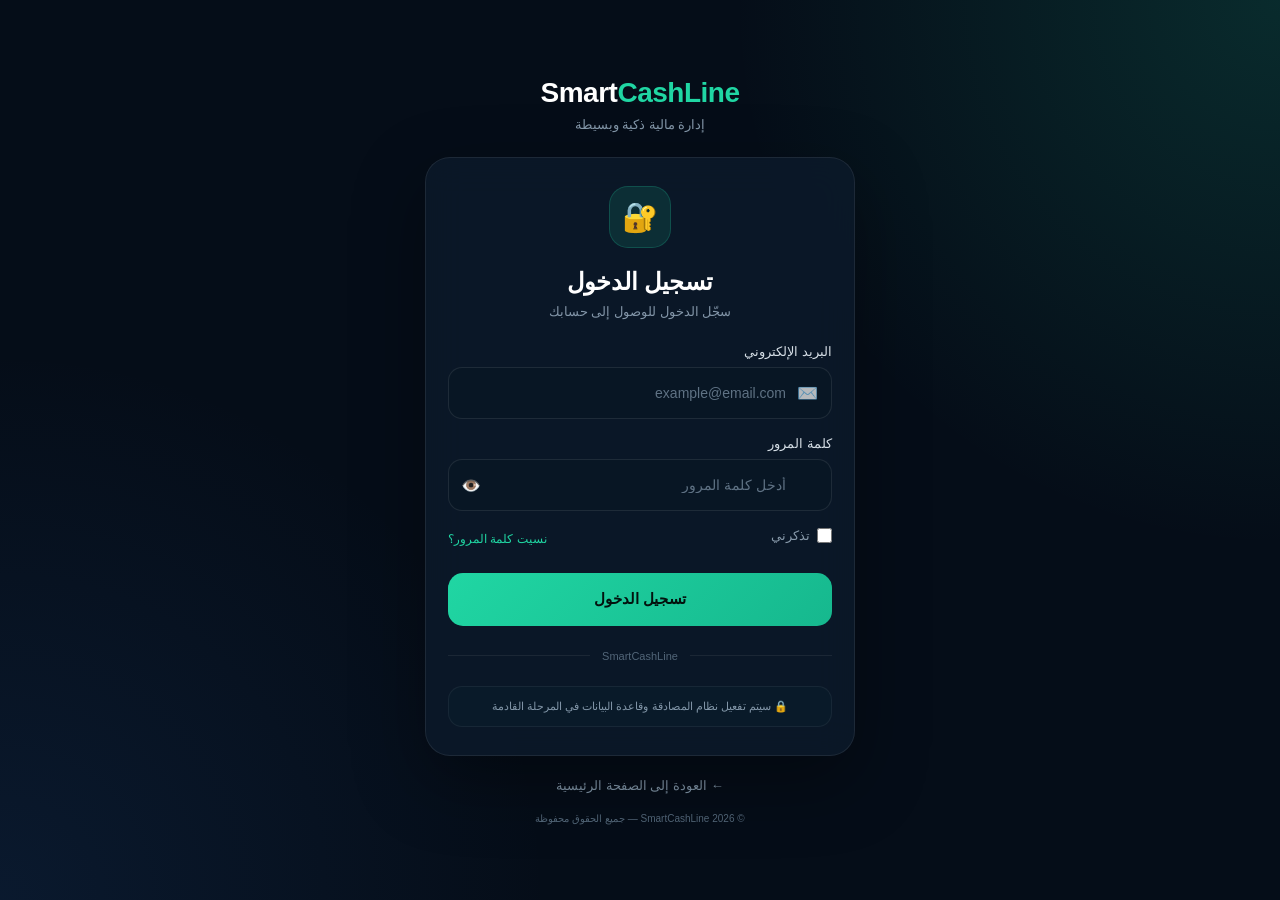
==== templates/templates/login.html @ ddd851f7 "Create templates/login.html" ====
<!DOCTYPE html>
<html lang="ar" dir="rtl">
<head>
    <meta charset="UTF-8">
    <meta name="viewport" content="width=device-width, initial-scale=1.0">

    <title>SmartCashLine | تسجيل الدخول</title>

    <style>
        * {
            box-sizing: border-box;
            margin: 0;
            padding: 0;
        }

        body {
            min-height: 100vh;
            font-family: Arial, sans-serif;
            background:
                radial-gradient(circle at top right, rgba(32,214,163,.15), transparent 35%),
                radial-gradient(circle at bottom left, rgba(40,100,180,.14), transparent 35%),
                #050d18;
            color: #fff;
            display: flex;
            align-items: center;
            justify-content: center;
            padding: 20px;
        }

        .login-wrapper {
            width: 100%;
            max-width: 430px;
        }

        .brand {
            text-align: center;
            margin-bottom: 25px;
        }

        .logo {
            font-size: 28px;
            font-weight: 800;
            letter-spacing: -.5px;
        }

        .logo span {
            color: #20d6a3;
        }

        .brand p {
            color: #8498aa;
            font-size: 13px;
            margin-top: 8px;
        }

        .login-card {
            background: rgba(12, 26, 42, .88);
            border: 1px solid rgba(255,255,255,.08);
            border-radius: 25px;
            padding: 28px 22px;
            box-shadow: 0 25px 70px rgba(0,0,0,.35);
            backdrop-filter: blur(18px);
        }

        .icon {
            width: 62px;
            height: 62px;
            margin: 0 auto 20px;
            border-radius: 19px;
            background: rgba(32,214,163,.12);
            border: 1px solid rgba(32,214,163,.2);
            display: flex;
            align-items: center;
            justify-content: center;
            font-size: 29px;
        }

        h1 {
            text-align: center;
            font-size: 24px;
            margin-bottom: 8px;
        }

        .subtitle {
            text-align: center;
            color: #8295a8;
            font-size: 13px;
            margin-bottom: 25px;
        }

        .field {
            margin-bottom: 17px;
        }

        label {
            display: block;
            margin-bottom: 8px;
            font-size: 13px;
            color: #d5dee6;
        }

        .input-wrapper {
            position: relative;
        }

        .input-icon {
            position: absolute;
            right: 14px;
            top: 50%;
            transform: translateY(-50%);
            font-size: 17px;
            opacity: .7;
        }

        input {
            width: 100%;
            height: 52px;
            padding: 0 45px 0 14px;
            border: 1px solid rgba(255,255,255,.09);
            border-radius: 14px;
            outline: none;
            background: #081624;
            color: #fff;
            font-size: 14px;
            transition: .2s;
        }

        input::placeholder {
            color: #5f7284;
        }

        input:focus {
            border-color: #20d6a3;
            box-shadow: 0 0 0 3px rgba(32,214,163,.08);
        }

        .password-wrapper input {
            padding-left: 48px;
        }

        .show-password {
            position: absolute;
            left: 13px;
            top: 50%;
            transform: translateY(-50%);
            border: 0;
            background: transparent;
            color: #8093a5;
            cursor: pointer;
            font-size: 16px;
        }

        .options {
            display: flex;
            justify-content: space-between;
            align-items: center;
            margin: 4px 0 22px;
            font-size: 12px;
        }

        .remember {
            display: flex;
            align-items: center;
            gap: 7px;
            color: #8799aa;
        }

        .remember input {
            width: 15px;
            height: 15px;
            accent-color: #20d6a3;
        }

        .forgot {
            color: #20d6a3;
            text-decoration: none;
        }

        .login-btn {
            width: 100%;
            height: 53px;
            border: none;
            border-radius: 15px;
            background: linear-gradient(135deg, #20d6a3, #16b88e);
            color: #03120e;
            font-size: 15px;
            font-weight: 800;
            cursor: pointer;
            transition: .2s;
        }

        .login-btn:hover {
            transform: translateY(-1px);
            box-shadow: 0 10px 25px rgba(32,214,163,.18);
        }

        .login-btn:active {
            transform: scale(.99);
        }

        .divider {
            display: flex;
            align-items: center;
            gap: 12px;
            color: #526679;
            font-size: 11px;
            margin: 24px 0;
        }

        .divider::before,
        .divider::after {
            content: "";
            flex: 1;
            height: 1px;
            background: rgba(255,255,255,.07);
        }

        .demo {
            background: #091a29;
            border: 1px solid rgba(255,255,255,.06);
            border-radius: 14px;
            padding: 13px;
            text-align: center;
            color: #8397a9;
            font-size: 11px;
        }

        .demo strong {
            color: #20d6a3;
        }

        .back {
            display: block;
            text-align: center;
            margin-top: 22px;
            color: #8195a7;
            text-decoration: none;
            font-size: 13px;
        }

        .back:hover {
            color: #20d6a3;
        }

        .footer {
            text-align: center;
            color: #536779;
            font-size: 10px;
            margin-top: 20px;
        }

        @media (max-width: 360px) {
            .login-card {
                padding: 23px 17px;
            }

            .logo {
                font-size: 24px;
            }
        }
    </style>
</head>

<body>

<div class="login-wrapper">

    <div class="brand">
        <div class="logo">
            Smart<span>CashLine</span>
        </div>
        <p>إدارة مالية ذكية وبسيطة</p>
    </div>

    <div class="login-card">

        <div class="icon">🔐</div>

        <h1>تسجيل الدخول</h1>

        <p class="subtitle">
            سجّل الدخول للوصول إلى حسابك
        </p>

        <form onsubmit="login(event)">

            <div class="field">
                <label for="email">البريد الإلكتروني</label>

                <div class="input-wrapper">
                    <span class="input-icon">✉️</span>

                    <input
                        type="email"
                        id="email"
                        placeholder="example@email.com"
                        required
                    >
                </div>
            </div>

            <div class="field">
                <label for="password">كلمة المرور</label>

                <div class="input-wrapper password-wrapper">

                    <input
                        type="password"
                        id="password"
                        placeholder="أدخل كلمة المرور"
                        required
                    >

                    <button
                        type="button"
                        class="show-password"
                        onclick="togglePassword()"
                        id="eye"
                    >👁️</button>

                </div>
            </div>

            <div class="options">

                <label class="remember">
                    <input type="checkbox">
                    تذكرني
                </label>

                <a href="#" class="forgot">
                    نسيت كلمة المرور؟
                </a>

            </div>

            <button class="login-btn" type="submit">
                تسجيل الدخول
            </button>

        </form>

        <div class="divider">
            SmartCashLine
        </div>

        <div class="demo">
            🔒 سيتم تفعيل نظام المصادقة وقاعدة البيانات في المرحلة القادمة
        </div>

    </div>

    <a href="/" class="back">
        ← العودة إلى الصفحة الرئيسية
    </a>

    <div class="footer">
        © 2026 SmartCashLine — جميع الحقوق محفوظة
    </div>

</div>

<script>

function togglePassword() {

    const password = document.getElementById("password");
    const eye = document.getElementById("eye");

    if (password.type === "password") {
        password.type = "text";
        eye.textContent = "🙈";
    } else {
        password.type = "password";
        eye.textContent = "👁️";
    }

}

function login(event) {

    event.preventDefault();

    // مؤقتًا، إلى أن نضيف نظام المستخدمين الحقيقي
    window.location.href = "/dashboard";

}

</script>

</body>
</html>
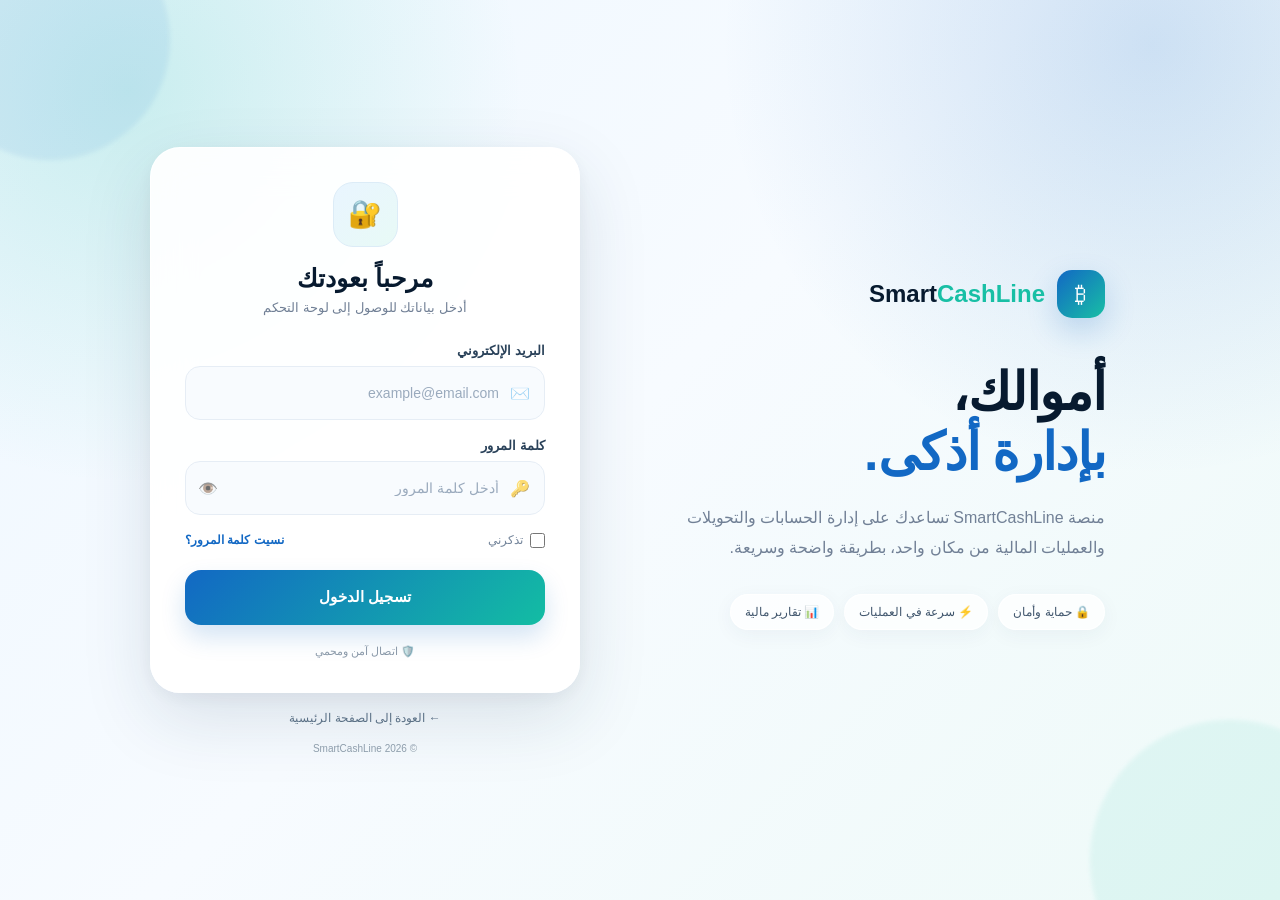
==== commit ae2decde: "Update login.html" ====
--- a/templates/templates/login.html
+++ b/templates/templates/login.html
@@ -7,6 +7,16 @@
     <title>SmartCashLine | تسجيل الدخول</title>
 
     <style>
+        :root {
+            --navy: #071a2f;
+            --blue: #1268c4;
+            --cyan: #18bfa5;
+            --text: #10253f;
+            --muted: #718096;
+            --white: #ffffff;
+            --border: #e6edf5;
+        }
+
         * {
             box-sizing: border-box;
             margin: 0;
@@ -15,139 +25,230 @@
 
         body {
             min-height: 100vh;
-            font-family: Arial, sans-serif;
+            font-family: Arial, "Tahoma", sans-serif;
+            color: var(--text);
             background:
-                radial-gradient(circle at top right, rgba(32,214,163,.15), transparent 35%),
-                radial-gradient(circle at bottom left, rgba(40,100,180,.14), transparent 35%),
-                #050d18;
-            color: #fff;
+                radial-gradient(circle at 10% 10%, rgba(24,191,165,.18), transparent 28%),
+                radial-gradient(circle at 90% 5%, rgba(18,104,196,.18), transparent 30%),
+                linear-gradient(135deg, #eef7ff 0%, #f7fbff 48%, #eefaf8 100%);
             display: flex;
             align-items: center;
             justify-content: center;
-            padding: 20px;
-        }
-
-        .login-wrapper {
+            padding: 25px;
+            overflow-x: hidden;
+        }
+
+        /* زخارف الخلفية */
+
+        body::before,
+        body::after {
+            content: "";
+            position: fixed;
+            border-radius: 50%;
+            filter: blur(2px);
+            pointer-events: none;
+            z-index: 0;
+        }
+
+        body::before {
+            width: 240px;
+            height: 240px;
+            background: rgba(18,104,196,.08);
+            top: -80px;
+            left: -70px;
+        }
+
+        body::after {
+            width: 280px;
+            height: 280px;
+            background: rgba(24,191,165,.08);
+            bottom: -100px;
+            right: -90px;
+        }
+
+        .page {
+            position: relative;
+            z-index: 1;
             width: 100%;
-            max-width: 430px;
+            max-width: 980px;
+            display: grid;
+            grid-template-columns: 1fr 430px;
+            gap: 35px;
+            align-items: center;
+        }
+
+        /* الجانب التعريفي */
+
+        .intro {
+            padding: 25px;
         }
 
         .brand {
+            display: flex;
+            align-items: center;
+            gap: 12px;
+            margin-bottom: 45px;
+        }
+
+        .brand-icon {
+            width: 48px;
+            height: 48px;
+            border-radius: 15px;
+            background: linear-gradient(135deg, var(--blue), var(--cyan));
+            color: white;
+            display: flex;
+            align-items: center;
+            justify-content: center;
+            font-size: 23px;
+            box-shadow: 0 12px 30px rgba(18,104,196,.22);
+        }
+
+        .brand-name {
+            font-size: 24px;
+            font-weight: 900;
+            color: var(--navy);
+        }
+
+        .brand-name span {
+            color: var(--cyan);
+        }
+
+        .intro h2 {
+            font-size: clamp(34px, 5vw, 52px);
+            line-height: 1.15;
+            color: var(--navy);
+            margin-bottom: 20px;
+            letter-spacing: -1px;
+        }
+
+        .intro h2 span {
+            color: var(--blue);
+        }
+
+        .intro p {
+            max-width: 500px;
+            color: var(--muted);
+            font-size: 16px;
+            line-height: 1.9;
+        }
+
+        .features {
+            margin-top: 30px;
+            display: flex;
+            flex-wrap: wrap;
+            gap: 10px;
+        }
+
+        .feature {
+            background: rgba(255,255,255,.75);
+            border: 1px solid rgba(255,255,255,.9);
+            padding: 10px 14px;
+            border-radius: 50px;
+            color: #40566d;
+            font-size: 12px;
+            box-shadow: 0 5px 20px rgba(31,61,90,.05);
+        }
+
+        /* بطاقة الدخول */
+
+        .login-card {
+            background: rgba(255,255,255,.92);
+            border: 1px solid rgba(255,255,255,.95);
+            border-radius: 30px;
+            padding: 34px;
+            box-shadow:
+                0 25px 70px rgba(24,55,88,.13),
+                0 5px 20px rgba(24,55,88,.05);
+            backdrop-filter: blur(20px);
+        }
+
+        .card-top {
             text-align: center;
-            margin-bottom: 25px;
-        }
-
-        .logo {
-            font-size: 28px;
-            font-weight: 800;
-            letter-spacing: -.5px;
-        }
-
-        .logo span {
-            color: #20d6a3;
-        }
-
-        .brand p {
-            color: #8498aa;
+            margin-bottom: 28px;
+        }
+
+        .login-icon {
+            width: 65px;
+            height: 65px;
+            margin: 0 auto 17px;
+            border-radius: 20px;
+            background: linear-gradient(135deg, #e9f5ff, #e8faf6);
+            border: 1px solid #dcecf7;
+            display: flex;
+            align-items: center;
+            justify-content: center;
+            font-size: 27px;
+        }
+
+        .card-top h1 {
+            color: var(--navy);
+            font-size: 25px;
+            margin-bottom: 7px;
+        }
+
+        .card-top p {
+            color: var(--muted);
             font-size: 13px;
-            margin-top: 8px;
-        }
-
-        .login-card {
-            background: rgba(12, 26, 42, .88);
-            border: 1px solid rgba(255,255,255,.08);
-            border-radius: 25px;
-            padding: 28px 22px;
-            box-shadow: 0 25px 70px rgba(0,0,0,.35);
-            backdrop-filter: blur(18px);
-        }
-
-        .icon {
-            width: 62px;
-            height: 62px;
-            margin: 0 auto 20px;
-            border-radius: 19px;
-            background: rgba(32,214,163,.12);
-            border: 1px solid rgba(32,214,163,.2);
-            display: flex;
-            align-items: center;
-            justify-content: center;
-            font-size: 29px;
-        }
-
-        h1 {
-            text-align: center;
-            font-size: 24px;
-            margin-bottom: 8px;
-        }
-
-        .subtitle {
-            text-align: center;
-            color: #8295a8;
-            font-size: 13px;
-            margin-bottom: 25px;
         }
 
         .field {
-            margin-bottom: 17px;
-        }
-
-        label {
+            margin-bottom: 18px;
+        }
+
+        .field label {
             display: block;
             margin-bottom: 8px;
+            color: #294159;
             font-size: 13px;
-            color: #d5dee6;
-        }
-
-        .input-wrapper {
+            font-weight: 700;
+        }
+
+        .input-box {
             position: relative;
         }
 
-        .input-icon {
+        .input-box .icon {
             position: absolute;
-            right: 14px;
+            right: 15px;
             top: 50%;
             transform: translateY(-50%);
-            font-size: 17px;
-            opacity: .7;
+            font-size: 16px;
+            opacity: .65;
         }
 
         input {
             width: 100%;
-            height: 52px;
-            padding: 0 45px 0 14px;
-            border: 1px solid rgba(255,255,255,.09);
-            border-radius: 14px;
+            height: 54px;
+            border: 1px solid var(--border);
+            background: #f8fbfe;
+            border-radius: 15px;
+            padding: 0 45px 0 48px;
+            color: var(--text);
+            font-size: 14px;
             outline: none;
-            background: #081624;
-            color: #fff;
-            font-size: 14px;
             transition: .2s;
         }
 
         input::placeholder {
-            color: #5f7284;
+            color: #9aaabd;
         }
 
         input:focus {
-            border-color: #20d6a3;
-            box-shadow: 0 0 0 3px rgba(32,214,163,.08);
-        }
-
-        .password-wrapper input {
-            padding-left: 48px;
-        }
-
-        .show-password {
+            background: white;
+            border-color: #56b8d9;
+            box-shadow: 0 0 0 4px rgba(24,191,165,.08);
+        }
+
+        .password-toggle {
             position: absolute;
             left: 13px;
             top: 50%;
             transform: translateY(-50%);
             border: 0;
             background: transparent;
-            color: #8093a5;
             cursor: pointer;
             font-size: 16px;
+            opacity: .65;
         }
 
         .options {
@@ -155,210 +256,299 @@
             justify-content: space-between;
             align-items: center;
             margin: 4px 0 22px;
+        }
+
+        .remember {
+            display: flex;
+            align-items: center;
+            gap: 7px;
+            color: #73849a;
             font-size: 12px;
-        }
-
-        .remember {
-            display: flex;
-            align-items: center;
-            gap: 7px;
-            color: #8799aa;
         }
 
         .remember input {
             width: 15px;
             height: 15px;
-            accent-color: #20d6a3;
+            padding: 0;
+            accent-color: var(--cyan);
         }
 
         .forgot {
-            color: #20d6a3;
+            color: var(--blue);
             text-decoration: none;
+            font-size: 12px;
+            font-weight: 700;
         }
 
         .login-btn {
             width: 100%;
-            height: 53px;
-            border: none;
-            border-radius: 15px;
-            background: linear-gradient(135deg, #20d6a3, #16b88e);
-            color: #03120e;
+            height: 55px;
+            border: 0;
+            border-radius: 16px;
+            cursor: pointer;
+            color: white;
             font-size: 15px;
             font-weight: 800;
-            cursor: pointer;
+            background: linear-gradient(135deg, #1268c4, #13bda3);
+            box-shadow: 0 12px 25px rgba(18,104,196,.18);
             transition: .2s;
         }
 
         .login-btn:hover {
-            transform: translateY(-1px);
-            box-shadow: 0 10px 25px rgba(32,214,163,.18);
+            transform: translateY(-2px);
+            box-shadow: 0 15px 30px rgba(18,104,196,.24);
         }
 
         .login-btn:active {
-            transform: scale(.99);
-        }
-
-        .divider {
-            display: flex;
-            align-items: center;
-            gap: 12px;
-            color: #526679;
+            transform: translateY(0);
+        }
+
+        .security {
+            display: flex;
+            justify-content: center;
+            align-items: center;
+            gap: 6px;
+            margin-top: 20px;
+            color: #8a99a9;
             font-size: 11px;
-            margin: 24px 0;
-        }
-
-        .divider::before,
-        .divider::after {
-            content: "";
-            flex: 1;
-            height: 1px;
-            background: rgba(255,255,255,.07);
-        }
-
-        .demo {
-            background: #091a29;
-            border: 1px solid rgba(255,255,255,.06);
-            border-radius: 14px;
-            padding: 13px;
-            text-align: center;
-            color: #8397a9;
-            font-size: 11px;
-        }
-
-        .demo strong {
-            color: #20d6a3;
         }
 
         .back {
             display: block;
             text-align: center;
-            margin-top: 22px;
-            color: #8195a7;
+            color: #60758a;
             text-decoration: none;
-            font-size: 13px;
+            font-size: 12px;
+            margin-top: 18px;
         }
 
         .back:hover {
-            color: #20d6a3;
+            color: var(--blue);
         }
 
         .footer {
             text-align: center;
-            color: #536779;
+            color: #91a0ae;
             font-size: 10px;
-            margin-top: 20px;
-        }
-
-        @media (max-width: 360px) {
+            margin-top: 18px;
+        }
+
+        @media (max-width: 800px) {
+
+            body {
+                padding: 18px;
+            }
+
+            .page {
+                display: block;
+                max-width: 480px;
+            }
+
+            .intro {
+                padding: 5px 5px 25px;
+                text-align: center;
+            }
+
+            .brand {
+                justify-content: center;
+                margin-bottom: 25px;
+            }
+
+            .intro h2 {
+                font-size: 31px;
+                margin-bottom: 10px;
+            }
+
+            .intro p {
+                font-size: 13px;
+                line-height: 1.7;
+            }
+
+            .features {
+                justify-content: center;
+                margin-top: 18px;
+            }
+
+            .login-card {
+                padding: 27px 21px;
+                border-radius: 25px;
+            }
+        }
+
+        @media (max-width: 380px) {
+
+            .intro h2 {
+                font-size: 27px;
+            }
+
+            .features {
+                display: none;
+            }
+
             .login-card {
                 padding: 23px 17px;
             }
-
-            .logo {
-                font-size: 24px;
-            }
         }
     </style>
 </head>
 
 <body>
 
-<div class="login-wrapper">
-
-    <div class="brand">
-        <div class="logo">
-            Smart<span>CashLine</span>
+<div class="page">
+
+    <!-- التعريف -->
+
+    <section class="intro">
+
+        <div class="brand">
+            <div class="brand-icon">₿</div>
+
+            <div class="brand-name">
+                Smart<span>CashLine</span>
+            </div>
         </div>
-        <p>إدارة مالية ذكية وبسيطة</p>
-    </div>
-
-    <div class="login-card">
-
-        <div class="icon">🔐</div>
-
-        <h1>تسجيل الدخول</h1>
-
-        <p class="subtitle">
-            سجّل الدخول للوصول إلى حسابك
+
+        <h2>
+            أموالك،
+            <br>
+            <span>بإدارة أذكى.</span>
+        </h2>
+
+        <p>
+            منصة SmartCashLine تساعدك على إدارة الحسابات
+            والتحويلات والعمليات المالية من مكان واحد،
+            بطريقة واضحة وسريعة.
         </p>
 
-        <form onsubmit="login(event)">
-
-            <div class="field">
-                <label for="email">البريد الإلكتروني</label>
-
-                <div class="input-wrapper">
-                    <span class="input-icon">✉️</span>
-
-                    <input
-                        type="email"
-                        id="email"
-                        placeholder="example@email.com"
-                        required
-                    >
+        <div class="features">
+            <div class="feature">🔒 حماية وأمان</div>
+            <div class="feature">⚡ سرعة في العمليات</div>
+            <div class="feature">📊 تقارير مالية</div>
+        </div>
+
+    </section>
+
+
+    <!-- تسجيل الدخول -->
+
+    <section>
+
+        <div class="login-card">
+
+            <div class="card-top">
+
+                <div class="login-icon">
+                    🔐
                 </div>
+
+                <h1>مرحباً بعودتك</h1>
+
+                <p>
+                    أدخل بياناتك للوصول إلى لوحة التحكم
+                </p>
+
             </div>
 
-            <div class="field">
-                <label for="password">كلمة المرور</label>
-
-                <div class="input-wrapper password-wrapper">
-
-                    <input
-                        type="password"
-                        id="password"
-                        placeholder="أدخل كلمة المرور"
-                        required
-                    >
-
-                    <button
-                        type="button"
-                        class="show-password"
-                        onclick="togglePassword()"
-                        id="eye"
-                    >👁️</button>
+
+            <form onsubmit="login(event)">
+
+                <div class="field">
+
+                    <label for="email">
+                        البريد الإلكتروني
+                    </label>
+
+                    <div class="input-box">
+
+                        <span class="icon">✉️</span>
+
+                        <input
+                            id="email"
+                            type="email"
+                            placeholder="example@email.com"
+                            required
+                        >
+
+                    </div>
 
                 </div>
+
+
+                <div class="field">
+
+                    <label for="password">
+                        كلمة المرور
+                    </label>
+
+                    <div class="input-box">
+
+                        <span class="icon">🔑</span>
+
+                        <input
+                            id="password"
+                            type="password"
+                            placeholder="أدخل كلمة المرور"
+                            required
+                        >
+
+                        <button
+                            type="button"
+                            class="password-toggle"
+                            onclick="togglePassword()"
+                            id="eye"
+                        >👁️</button>
+
+                    </div>
+
+                </div>
+
+
+                <div class="options">
+
+                    <label class="remember">
+
+                        <input type="checkbox">
+
+                        تذكرني
+
+                    </label>
+
+                    <a href="#" class="forgot">
+                        نسيت كلمة المرور؟
+                    </a>
+
+                </div>
+
+
+                <button
+                    type="submit"
+                    class="login-btn"
+                >
+                    تسجيل الدخول
+                </button>
+
+            </form>
+
+
+            <div class="security">
+                🛡️ اتصال آمن ومحمي
             </div>
 
-            <div class="options">
-
-                <label class="remember">
-                    <input type="checkbox">
-                    تذكرني
-                </label>
-
-                <a href="#" class="forgot">
-                    نسيت كلمة المرور؟
-                </a>
-
-            </div>
-
-            <button class="login-btn" type="submit">
-                تسجيل الدخول
-            </button>
-
-        </form>
-
-        <div class="divider">
-            SmartCashLine
         </div>
 
-        <div class="demo">
-            🔒 سيتم تفعيل نظام المصادقة وقاعدة البيانات في المرحلة القادمة
+
+        <a href="/" class="back">
+            ← العودة إلى الصفحة الرئيسية
+        </a>
+
+        <div class="footer">
+            © 2026 SmartCashLine
         </div>
 
-    </div>
-
-    <a href="/" class="back">
-        ← العودة إلى الصفحة الرئيسية
-    </a>
-
-    <div class="footer">
-        © 2026 SmartCashLine — جميع الحقوق محفوظة
-    </div>
+    </section>
 
 </div>
+
 
 <script>
 
@@ -368,20 +558,23 @@
     const eye = document.getElementById("eye");
 
     if (password.type === "password") {
+
         password.type = "text";
         eye.textContent = "🙈";
+
     } else {
+
         password.type = "password";
         eye.textContent = "👁️";
+
     }
-
 }
 
+
 function login(event) {
 
     event.preventDefault();
 
-    // مؤقتًا، إلى أن نضيف نظام المستخدمين الحقيقي
     window.location.href = "/dashboard";
 
 }
